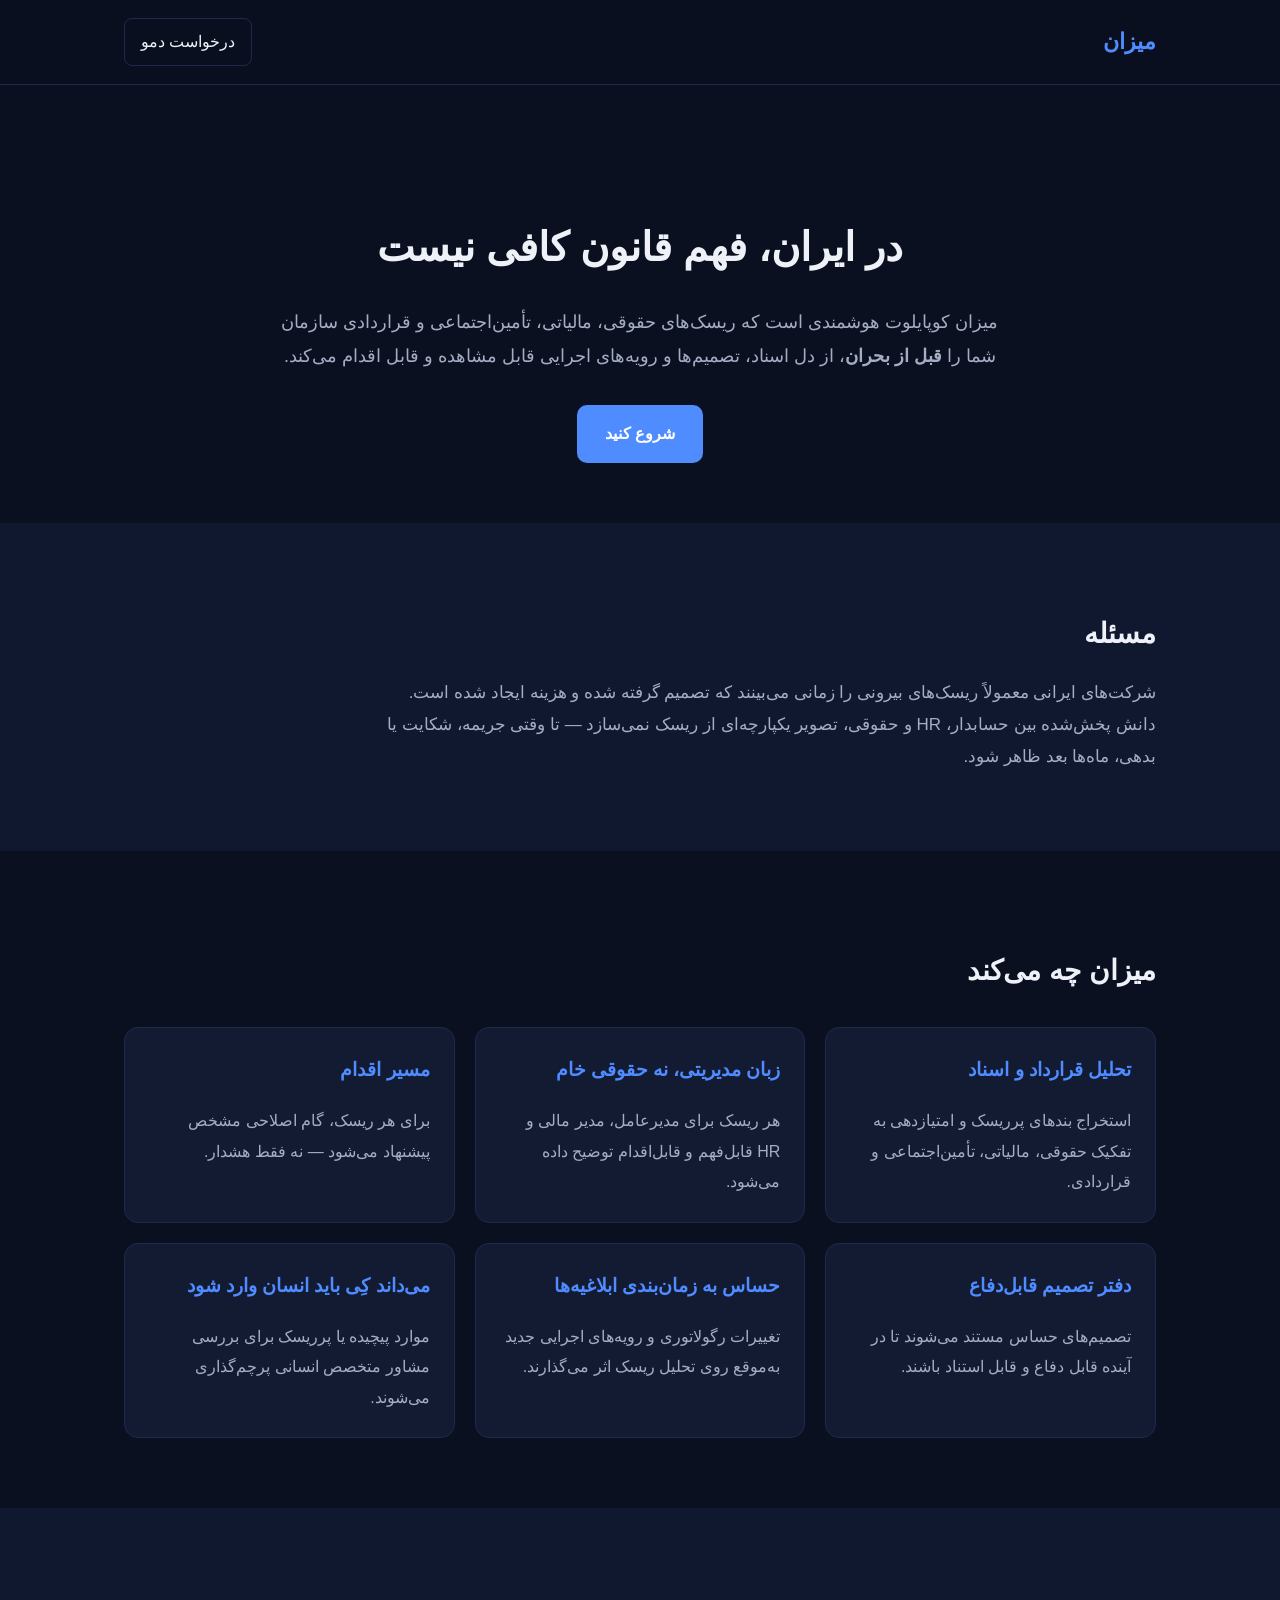
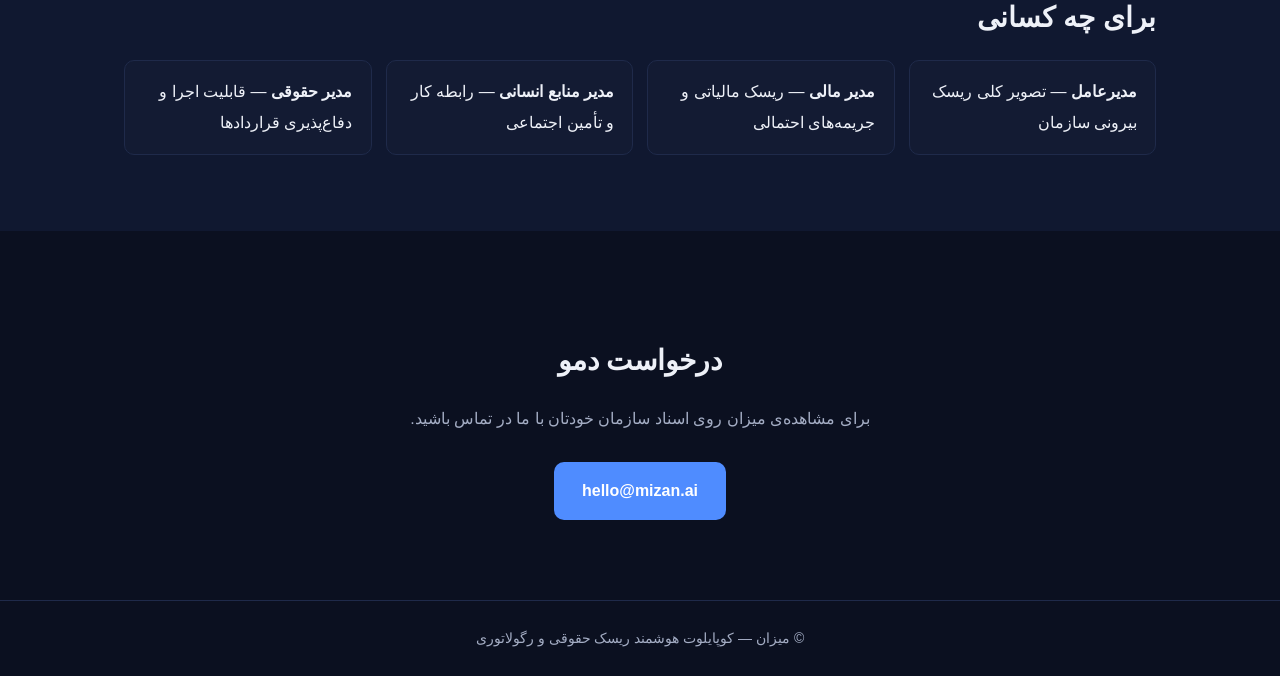
==== landing/index.html @ 79bb6dd1 "Initial commit: Mizan MVP — PRD, architecture, risk analysis backend, landing page - PRD: مسئله، پرس" ====
<!DOCTYPE html>
<html lang="fa" dir="rtl">
<head>
<meta charset="UTF-8" />
<meta name="viewport" content="width=device-width, initial-scale=1.0" />
<title>میزان — کوپایلوت هوشمند ریسک حقوقی و رگولاتوری</title>
<link rel="stylesheet" href="styles.css" />
</head>
<body>

<header class="nav">
  <div class="container nav-inner">
    <span class="logo">میزان</span>
    <a class="cta-small" href="#contact">درخواست دمو</a>
  </div>
</header>

<section class="hero">
  <div class="container">
    <h1>در ایران، فهم قانون کافی نیست</h1>
    <p class="lead">
      میزان کوپایلوت هوشمندی است که ریسک‌های حقوقی، مالیاتی، تأمین‌اجتماعی و قراردادی سازمان شما را
      <strong>قبل از بحران</strong>، از دل اسناد، تصمیم‌ها و رویه‌های اجرایی قابل مشاهده و قابل اقدام می‌کند.
    </p>
    <a class="cta" href="#contact">شروع کنید</a>
  </div>
</section>

<section class="problem">
  <div class="container">
    <h2>مسئله</h2>
    <p>
      شرکت‌های ایرانی معمولاً ریسک‌های بیرونی را زمانی می‌بینند که تصمیم گرفته شده و هزینه ایجاد شده است.
      دانش پخش‌شده بین حسابدار، HR و حقوقی، تصویر یکپارچه‌ای از ریسک نمی‌سازد — تا وقتی جریمه، شکایت یا
      بدهی، ماه‌ها بعد ظاهر شود.
    </p>
  </div>
</section>

<section class="features">
  <div class="container">
    <h2>میزان چه می‌کند</h2>
    <div class="grid">
      <div class="card">
        <h3>تحلیل قرارداد و اسناد</h3>
        <p>استخراج بندهای پرریسک و امتیازدهی به تفکیک حقوقی، مالیاتی، تأمین‌اجتماعی و قراردادی.</p>
      </div>
      <div class="card">
        <h3>زبان مدیریتی، نه حقوقی خام</h3>
        <p>هر ریسک برای مدیرعامل، مدیر مالی و HR قابل‌فهم و قابل‌اقدام توضیح داده می‌شود.</p>
      </div>
      <div class="card">
        <h3>مسیر اقدام</h3>
        <p>برای هر ریسک، گام اصلاحی مشخص پیشنهاد می‌شود — نه فقط هشدار.</p>
      </div>
      <div class="card">
        <h3>دفتر تصمیم قابل‌دفاع</h3>
        <p>تصمیم‌های حساس مستند می‌شوند تا در آینده قابل دفاع و قابل استناد باشند.</p>
      </div>
      <div class="card">
        <h3>حساس به زمان‌بندی ابلاغیه‌ها</h3>
        <p>تغییرات رگولاتوری و رویه‌های اجرایی جدید به‌موقع روی تحلیل ریسک اثر می‌گذارند.</p>
      </div>
      <div class="card">
        <h3>می‌داند کِی باید انسان وارد شود</h3>
        <p>موارد پیچیده یا پرریسک برای بررسی مشاور متخصص انسانی پرچم‌گذاری می‌شوند.</p>
      </div>
    </div>
  </div>
</section>

<section class="personas">
  <div class="container">
    <h2>برای چه کسانی</h2>
    <ul>
      <li><strong>مدیرعامل</strong> — تصویر کلی ریسک بیرونی سازمان</li>
      <li><strong>مدیر مالی</strong> — ریسک مالیاتی و جریمه‌های احتمالی</li>
      <li><strong>مدیر منابع انسانی</strong> — رابطه کار و تأمین اجتماعی</li>
      <li><strong>مدیر حقوقی</strong> — قابلیت اجرا و دفاع‌پذیری قراردادها</li>
    </ul>
  </div>
</section>

<section id="contact" class="contact">
  <div class="container">
    <h2>درخواست دمو</h2>
    <p>برای مشاهده‌ی میزان روی اسناد سازمان خودتان با ما در تماس باشید.</p>
    <a class="cta" href="mailto:hello@mizan.ai">hello@mizan.ai</a>
  </div>
</section>

<footer class="footer">
  <div class="container">© میزان — کوپایلوت هوشمند ریسک حقوقی و رگولاتوری</div>
</footer>

</body>
</html>
---- landing/styles.css ----
:root {
  --bg: #0b1020;
  --bg-alt: #101830;
  --text: #eef1f8;
  --muted: #a4adc4;
  --accent: #4f8cff;
  --card: #131b33;
  --border: #1f2a4a;
}

* { box-sizing: border-box; }

body {
  margin: 0;
  font-family: "Vazirmatn", Tahoma, sans-serif;
  background: var(--bg);
  color: var(--text);
  line-height: 1.9;
}

.container {
  max-width: 1080px;
  margin: 0 auto;
  padding: 0 24px;
}

.nav {
  border-bottom: 1px solid var(--border);
  padding: 18px 0;
  position: sticky;
  top: 0;
  background: rgba(11, 16, 32, 0.9);
  backdrop-filter: blur(6px);
}

.nav-inner {
  display: flex;
  justify-content: space-between;
  align-items: center;
}

.logo {
  font-size: 22px;
  font-weight: 700;
  color: var(--accent);
}

.cta-small {
  color: var(--text);
  text-decoration: none;
  border: 1px solid var(--border);
  padding: 8px 16px;
  border-radius: 8px;
}

.hero {
  padding: 90px 0 60px;
  text-align: center;
}

.hero h1 {
  font-size: 40px;
  margin-bottom: 20px;
}

.lead {
  color: var(--muted);
  max-width: 720px;
  margin: 0 auto 32px;
  font-size: 18px;
}

.cta {
  display: inline-block;
  background: var(--accent);
  color: #fff;
  text-decoration: none;
  padding: 14px 28px;
  border-radius: 10px;
  font-weight: 700;
}

.problem {
  background: var(--bg-alt);
  padding: 60px 0;
}

.problem p {
  color: var(--muted);
  max-width: 780px;
  font-size: 17px;
}

.features { padding: 70px 0; }

.grid {
  display: grid;
  grid-template-columns: repeat(auto-fit, minmax(260px, 1fr));
  gap: 20px;
  margin-top: 30px;
}

.card {
  background: var(--card);
  border: 1px solid var(--border);
  border-radius: 14px;
  padding: 24px;
}

.card h3 { margin-top: 0; color: var(--accent); }
.card p { color: var(--muted); margin-bottom: 0; }

.personas {
  background: var(--bg-alt);
  padding: 60px 0;
}

.personas ul {
  list-style: none;
  padding: 0;
  display: grid;
  grid-template-columns: repeat(auto-fit, minmax(220px, 1fr));
  gap: 14px;
}

.personas li {
  background: var(--card);
  border: 1px solid var(--border);
  border-radius: 10px;
  padding: 16px 18px;
}

.contact {
  text-align: center;
  padding: 80px 0;
}

.contact p { color: var(--muted); margin-bottom: 28px; }

.footer {
  border-top: 1px solid var(--border);
  padding: 24px 0;
  color: var(--muted);
  text-align: center;
  font-size: 14px;
}

h2 { font-size: 28px; margin-bottom: 10px; }
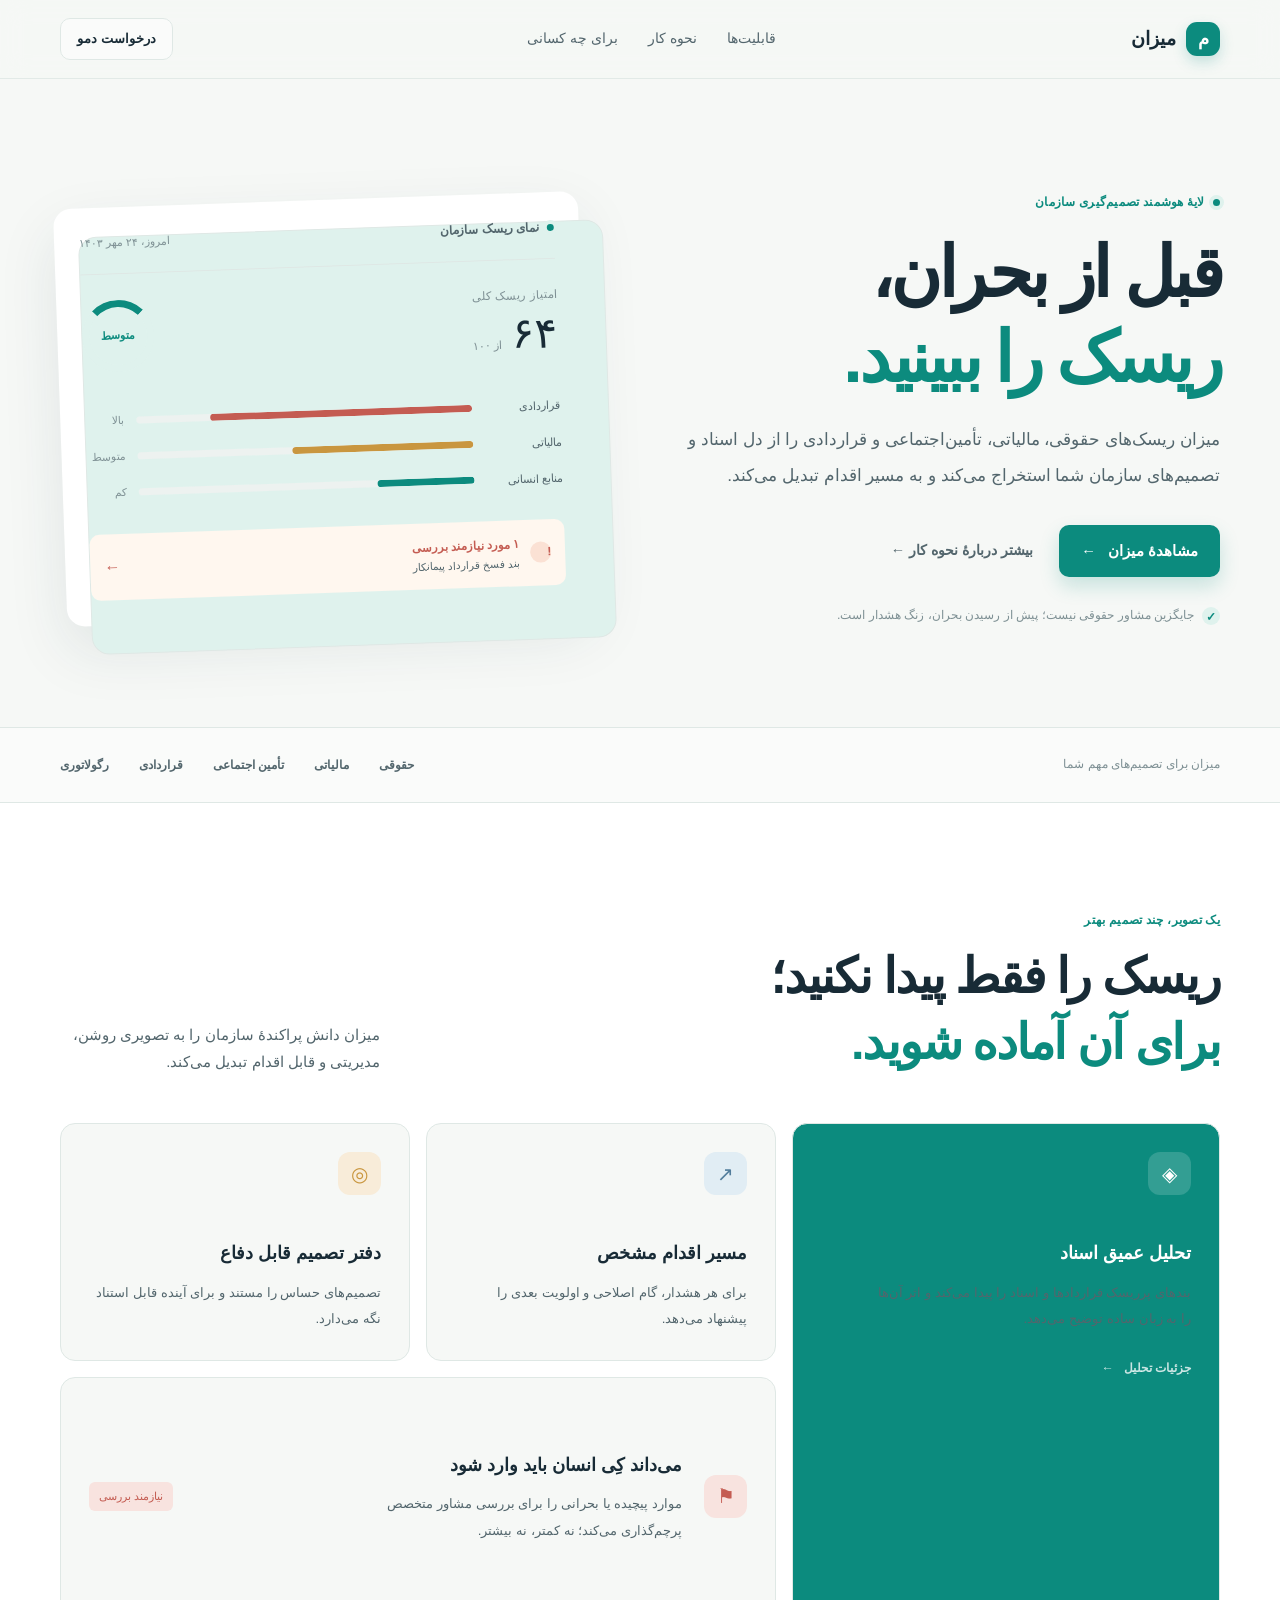
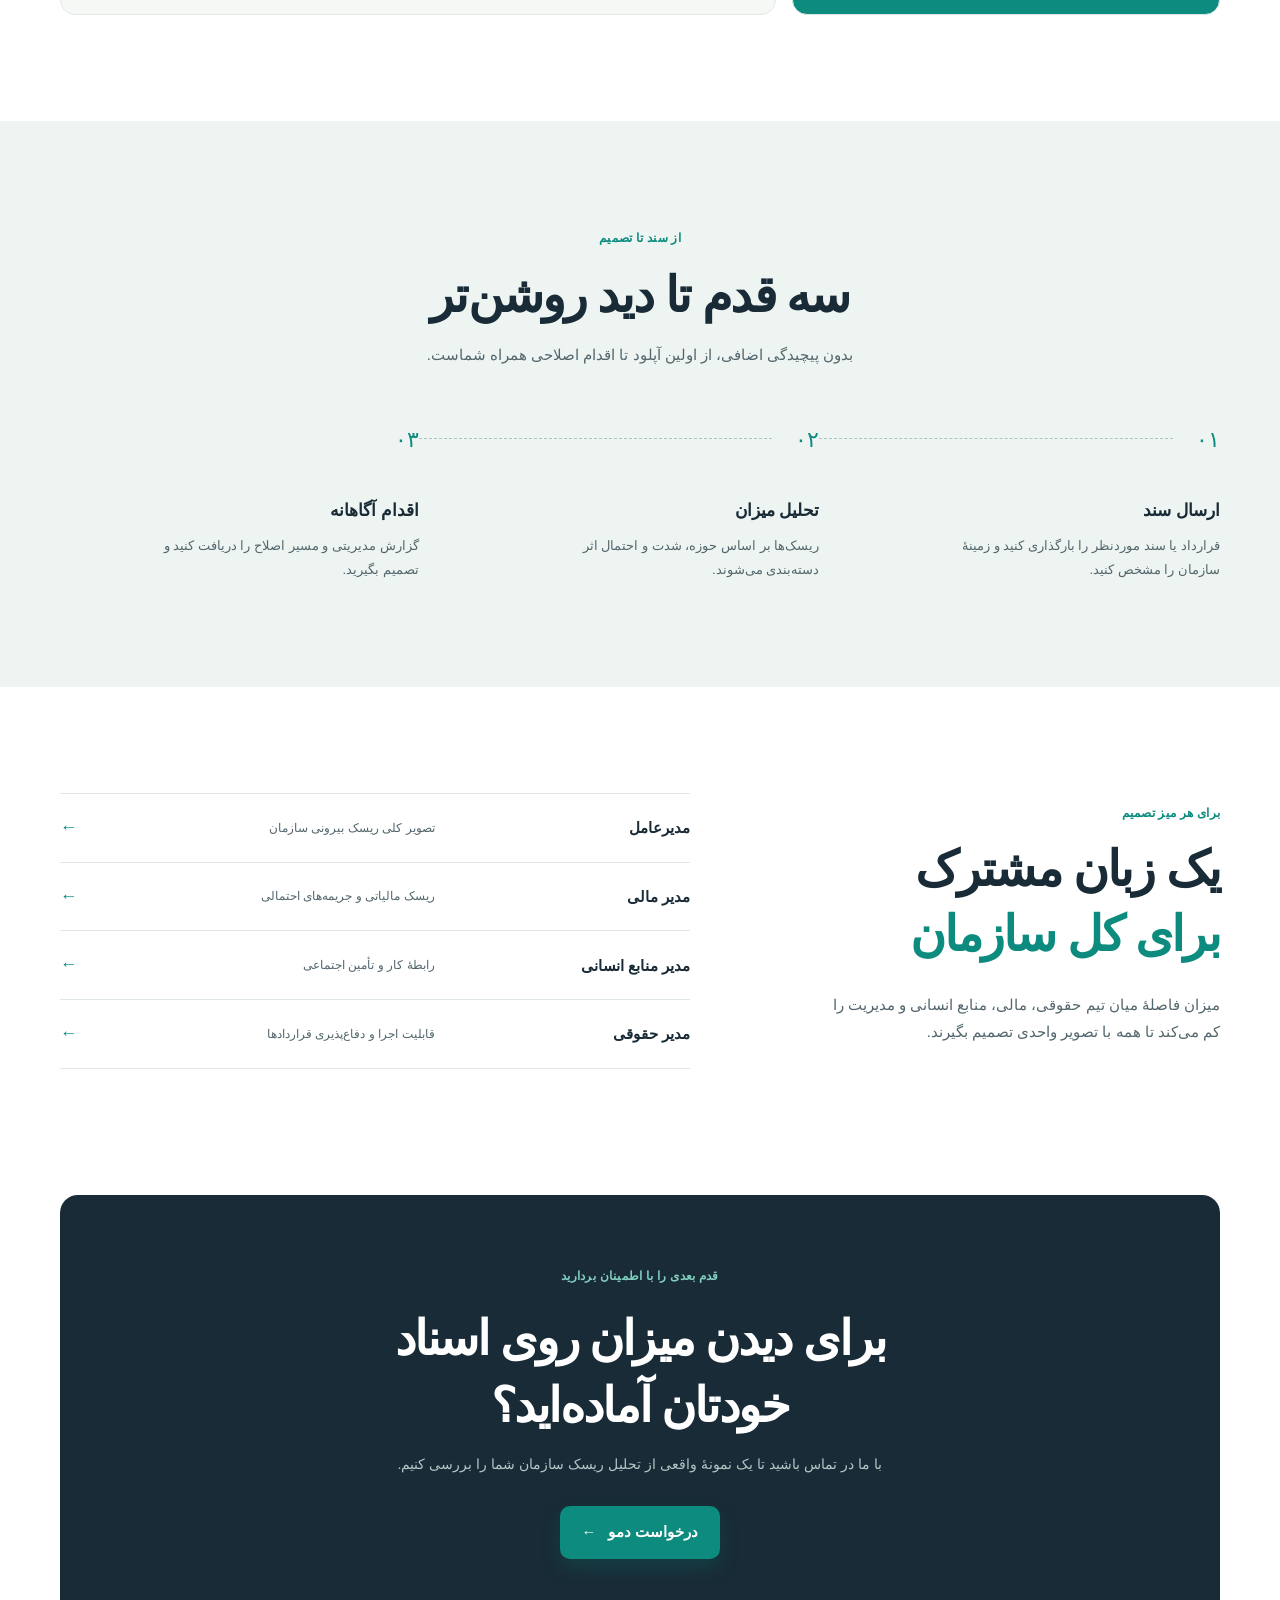
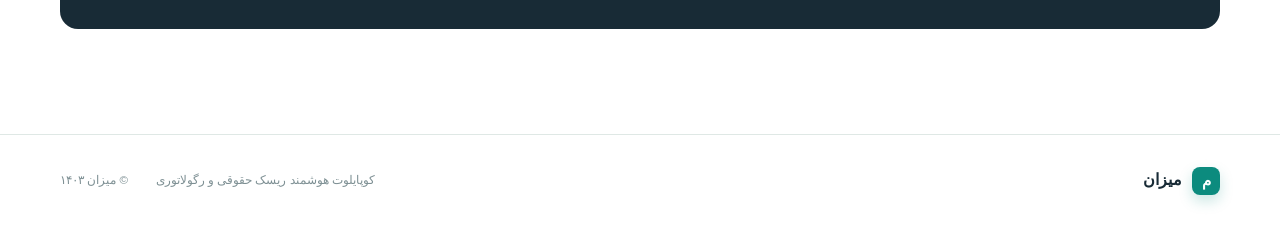
==== commit 6d4b02e6: "Update 6 project files Noqte-Project-Id: 16375548-6c9a-44b2-82f8-4534a77ddee9 Noqte-Run-Id: 536e3dcb" ====
--- a/landing/index.html
+++ b/landing/index.html
@@ -1,97 +1,101 @@
 <!DOCTYPE html>
 <html lang="fa" dir="rtl">
 <head>
-<meta charset="UTF-8" />
-<meta name="viewport" content="width=device-width, initial-scale=1.0" />
-<title>میزان — کوپایلوت هوشمند ریسک حقوقی و رگولاتوری</title>
-<link rel="stylesheet" href="styles.css" />
+  <meta charset="UTF-8" />
+  <meta name="viewport" content="width=device-width, initial-scale=1.0" />
+  <meta name="description" content="میزان، کوپایلوت هوشمند مدیریت ریسک‌های حقوقی و رگولاتوری برای سازمان‌های ایرانی." />
+  <title>میزان — دید روشن‌تر به ریسک</title>
+  <link rel="stylesheet" href="styles.css" />
 </head>
 <body>
+  <header class="site-header">
+    <div class="container nav-inner">
+      <a class="brand" href="#top" aria-label="صفحه اصلی میزان">
+        <span class="brand-mark" aria-hidden="true">م</span>
+        <span>میزان</span>
+      </a>
+      <nav class="nav-links" aria-label="ناوبری اصلی">
+        <a href="#features">قابلیت‌ها</a>
+        <a href="#workflow">نحوه کار</a>
+        <a href="#audience">برای چه کسانی</a>
+      </nav>
+      <a class="button button-outline button-small" href="#contact">درخواست دمو</a>
+    </div>
+  </header>
 
-<header class="nav">
-  <div class="container nav-inner">
-    <span class="logo">میزان</span>
-    <a class="cta-small" href="#contact">درخواست دمو</a>
-  </div>
-</header>
+  <main id="top">
+    <section class="hero section-shell">
+      <div class="container hero-grid">
+        <div class="hero-copy">
+          <div class="eyebrow"><span class="status-dot"></span> لایهٔ هوشمند تصمیم‌گیری سازمان</div>
+          <h1>قبل از بحران،<br /><span>ریسک را ببینید.</span></h1>
+          <p class="hero-lead">میزان ریسک‌های حقوقی، مالیاتی، تأمین‌اجتماعی و قراردادی را از دل اسناد و تصمیم‌های سازمان شما استخراج می‌کند و به مسیر اقدام تبدیل می‌کند.</p>
+          <div class="hero-actions">
+            <a class="button button-primary" href="#contact">مشاهدهٔ میزان <span aria-hidden="true">←</span></a>
+            <a class="text-link" href="#workflow">بیشتر دربارهٔ نحوه کار <span aria-hidden="true">←</span></a>
+          </div>
+          <div class="hero-note"><span class="check-icon" aria-hidden="true">✓</span> جایگزین مشاور حقوقی نیست؛ پیش از رسیدن بحران، زنگ هشدار است.</div>
+        </div>
 
-<section class="hero">
-  <div class="container">
-    <h1>در ایران، فهم قانون کافی نیست</h1>
-    <p class="lead">
-      میزان کوپایلوت هوشمندی است که ریسک‌های حقوقی، مالیاتی، تأمین‌اجتماعی و قراردادی سازمان شما را
-      <strong>قبل از بحران</strong>، از دل اسناد، تصمیم‌ها و رویه‌های اجرایی قابل مشاهده و قابل اقدام می‌کند.
-    </p>
-    <a class="cta" href="#contact">شروع کنید</a>
-  </div>
-</section>
+        <div class="risk-preview" aria-label="نمونه داشبورد تحلیل ریسک">
+          <div class="preview-topbar">
+            <div><span class="live-dot"></span> نمای ریسک سازمان</div>
+            <span class="preview-date">امروز، ۲۴ مهر ۱۴۰۳</span>
+          </div>
+          <div class="risk-score-row">
+            <div>
+              <span class="label">امتیاز ریسک کلی</span>
+              <strong>۶۴ <small>از ۱۰۰</small></strong>
+            </div>
+            <div class="score-ring"><span>متوسط</span></div>
+          </div>
+          <div class="risk-bars" aria-hidden="true">
+            <div class="bar-item"><span>قراردادی</span><div class="bar"><i class="bar-high" style="width: 78%"></i></div><b>بالا</b></div>
+            <div class="bar-item"><span>مالیاتی</span><div class="bar"><i class="bar-medium" style="width: 54%"></i></div><b>متوسط</b></div>
+            <div class="bar-item"><span>منابع انسانی</span><div class="bar"><i class="bar-low" style="width: 29%"></i></div><b>کم</b></div>
+          </div>
+          <div class="preview-alert"><span class="alert-icon" aria-hidden="true">!</span><div><strong>۱ مورد نیازمند بررسی</strong><span>بند فسخ قرارداد پیمانکار</span></div><span class="arrow" aria-hidden="true">←</span></div>
+        </div>
+      </div>
+    </section>
 
-<section class="problem">
-  <div class="container">
-    <h2>مسئله</h2>
-    <p>
-      شرکت‌های ایرانی معمولاً ریسک‌های بیرونی را زمانی می‌بینند که تصمیم گرفته شده و هزینه ایجاد شده است.
-      دانش پخش‌شده بین حسابدار، HR و حقوقی، تصویر یکپارچه‌ای از ریسک نمی‌سازد — تا وقتی جریمه، شکایت یا
-      بدهی، ماه‌ها بعد ظاهر شود.
-    </p>
-  </div>
-</section>
+    <section class="signal-strip" aria-label="حوزه‌های تحلیل میزان">
+      <div class="container signal-inner">
+        <span class="signal-label">میزان برای تصمیم‌های مهم شما</span>
+        <div class="signal-items"><span>حقوقی</span><span>مالیاتی</span><span>تأمین اجتماعی</span><span>قراردادی</span><span>رگولاتوری</span></div>
+      </div>
+    </section>
 
-<section class="features">
-  <div class="container">
-    <h2>میزان چه می‌کند</h2>
-    <div class="grid">
-      <div class="card">
-        <h3>تحلیل قرارداد و اسناد</h3>
-        <p>استخراج بندهای پرریسک و امتیازدهی به تفکیک حقوقی، مالیاتی، تأمین‌اجتماعی و قراردادی.</p>
+    <section id="features" class="section-shell features-section">
+      <div class="container">
+        <div class="section-heading"><div><div class="eyebrow">یک تصویر، چند تصمیم بهتر</div><h2>ریسک را فقط پیدا نکنید؛<br /><span>برای آن آماده شوید.</span></h2></div><p>میزان دانش پراکندهٔ سازمان را به تصویری روشن، مدیریتی و قابل اقدام تبدیل می‌کند.</p></div>
+        <div class="feature-grid">
+          <article class="feature-card feature-card-large"><div class="card-icon icon-teal">◈</div><h3>تحلیل عمیق اسناد</h3><p>بندهای پرریسک قراردادها و اسناد را پیدا می‌کند و اثر آن‌ها را به زبان ساده توضیح می‌دهد.</p><a class="card-link" href="#workflow">جزئیات تحلیل <span aria-hidden="true">←</span></a></article>
+          <article class="feature-card"><div class="card-icon icon-blue">↗</div><h3>مسیر اقدام مشخص</h3><p>برای هر هشدار، گام اصلاحی و اولویت بعدی را پیشنهاد می‌دهد.</p></article>
+          <article class="feature-card"><div class="card-icon icon-gold">◎</div><h3>دفتر تصمیم قابل دفاع</h3><p>تصمیم‌های حساس را مستند و برای آینده قابل استناد نگه می‌دارد.</p></article>
+          <article class="feature-card feature-card-wide"><div class="card-icon icon-red">⚑</div><div><h3>می‌داند کِی انسان باید وارد شود</h3><p>موارد پیچیده یا بحرانی را برای بررسی مشاور متخصص پرچم‌گذاری می‌کند؛ نه کمتر، نه بیشتر.</p></div><span class="priority-tag">نیازمند بررسی</span></article>
+        </div>
       </div>
-      <div class="card">
-        <h3>زبان مدیریتی، نه حقوقی خام</h3>
-        <p>هر ریسک برای مدیرعامل، مدیر مالی و HR قابل‌فهم و قابل‌اقدام توضیح داده می‌شود.</p>
+    </section>
+
+    <section id="workflow" class="workflow-section section-shell">
+      <div class="container">
+        <div class="section-heading centered"><div class="eyebrow">از سند تا تصمیم</div><h2>سه قدم تا دید روشن‌تر</h2><p>بدون پیچیدگی اضافی، از اولین آپلود تا اقدام اصلاحی همراه شماست.</p></div>
+        <div class="steps-grid">
+          <div class="step"><span class="step-number">۰۱</span><div class="step-line"></div><h3>ارسال سند</h3><p>قرارداد یا سند موردنظر را بارگذاری کنید و زمینهٔ سازمان را مشخص کنید.</p></div>
+          <div class="step"><span class="step-number">۰۲</span><div class="step-line"></div><h3>تحلیل میزان</h3><p>ریسک‌ها بر اساس حوزه، شدت و احتمال اثر دسته‌بندی می‌شوند.</p></div>
+          <div class="step"><span class="step-number">۰۳</span><div class="step-line"></div><h3>اقدام آگاهانه</h3><p>گزارش مدیریتی و مسیر اصلاح را دریافت کنید و تصمیم بگیرید.</p></div>
+        </div>
       </div>
-      <div class="card">
-        <h3>مسیر اقدام</h3>
-        <p>برای هر ریسک، گام اصلاحی مشخص پیشنهاد می‌شود — نه فقط هشدار.</p>
-      </div>
-      <div class="card">
-        <h3>دفتر تصمیم قابل‌دفاع</h3>
-        <p>تصمیم‌های حساس مستند می‌شوند تا در آینده قابل دفاع و قابل استناد باشند.</p>
-      </div>
-      <div class="card">
-        <h3>حساس به زمان‌بندی ابلاغیه‌ها</h3>
-        <p>تغییرات رگولاتوری و رویه‌های اجرایی جدید به‌موقع روی تحلیل ریسک اثر می‌گذارند.</p>
-      </div>
-      <div class="card">
-        <h3>می‌داند کِی باید انسان وارد شود</h3>
-        <p>موارد پیچیده یا پرریسک برای بررسی مشاور متخصص انسانی پرچم‌گذاری می‌شوند.</p>
-      </div>
-    </div>
-  </div>
-</section>
+    </section>
 
-<section class="personas">
-  <div class="container">
-    <h2>برای چه کسانی</h2>
-    <ul>
-      <li><strong>مدیرعامل</strong> — تصویر کلی ریسک بیرونی سازمان</li>
-      <li><strong>مدیر مالی</strong> — ریسک مالیاتی و جریمه‌های احتمالی</li>
-      <li><strong>مدیر منابع انسانی</strong> — رابطه کار و تأمین اجتماعی</li>
-      <li><strong>مدیر حقوقی</strong> — قابلیت اجرا و دفاع‌پذیری قراردادها</li>
-    </ul>
-  </div>
-</section>
+    <section id="audience" class="audience-section section-shell">
+      <div class="container audience-grid"><div><div class="eyebrow">برای هر میز تصمیم</div><h2>یک زبان مشترک<br /><span>برای کل سازمان</span></h2><p>میزان فاصلهٔ میان تیم حقوقی، مالی، منابع انسانی و مدیریت را کم می‌کند تا همه با تصویر واحدی تصمیم بگیرند.</p></div><div class="audience-list"><div><strong>مدیرعامل</strong><span>تصویر کلی ریسک بیرونی سازمان</span><b>←</b></div><div><strong>مدیر مالی</strong><span>ریسک مالیاتی و جریمه‌های احتمالی</span><b>←</b></div><div><strong>مدیر منابع انسانی</strong><span>رابطهٔ کار و تأمین اجتماعی</span><b>←</b></div><div><strong>مدیر حقوقی</strong><span>قابلیت اجرا و دفاع‌پذیری قراردادها</span><b>←</b></div></div></div>
+    </section>
 
-<section id="contact" class="contact">
-  <div class="container">
-    <h2>درخواست دمو</h2>
-    <p>برای مشاهده‌ی میزان روی اسناد سازمان خودتان با ما در تماس باشید.</p>
-    <a class="cta" href="mailto:hello@mizan.ai">hello@mizan.ai</a>
-  </div>
-</section>
+    <section id="contact" class="contact-section section-shell"><div class="container contact-card"><div class="eyebrow">قدم بعدی را با اطمینان بردارید</div><h2>برای دیدن میزان روی اسناد خودتان آماده‌اید؟</h2><p>با ما در تماس باشید تا یک نمونهٔ واقعی از تحلیل ریسک سازمان شما را بررسی کنیم.</p><a class="button button-primary" href="mailto:hello@mizan.ai">درخواست دمو <span aria-hidden="true">←</span></a></div></section>
+  </main>
 
-<footer class="footer">
-  <div class="container">© میزان — کوپایلوت هوشمند ریسک حقوقی و رگولاتوری</div>
-</footer>
-
+  <footer class="site-footer"><div class="container footer-inner"><a class="brand" href="#top"><span class="brand-mark" aria-hidden="true">م</span><span>میزان</span></a><span>کوپایلوت هوشمند ریسک حقوقی و رگولاتوری</span><span>© میزان ۱۴۰۳</span></div></footer>
 </body>
 </html>
--- a/landing/styles.css
+++ b/landing/styles.css
@@ -1,148 +1,77 @@
 :root {
-  --bg: #0b1020;
-  --bg-alt: #101830;
-  --text: #eef1f8;
-  --muted: #a4adc4;
-  --accent: #4f8cff;
-  --card: #131b33;
-  --border: #1f2a4a;
+  --ink: #182b36;
+  --ink-soft: #53666d;
+  --muted: #7e9094;
+  --paper: #f6f8f6;
+  --surface: #ffffff;
+  --line: #dfe8e5;
+  --teal: #0c8b7e;
+  --teal-dark: #05685f;
+  --teal-soft: #dff2ed;
+  --blue: #527d9c;
+  --gold: #c9963f;
+  --red: #c45c52;
+  --shadow: 0 24px 60px rgba(27, 61, 64, 0.1);
 }
 
 * { box-sizing: border-box; }
-
-body {
-  margin: 0;
-  font-family: "Vazirmatn", Tahoma, sans-serif;
-  background: var(--bg);
-  color: var(--text);
-  line-height: 1.9;
-}
-
-.container {
-  max-width: 1080px;
-  margin: 0 auto;
-  padding: 0 24px;
-}
-
-.nav {
-  border-bottom: 1px solid var(--border);
-  padding: 18px 0;
-  position: sticky;
-  top: 0;
-  background: rgba(11, 16, 32, 0.9);
-  backdrop-filter: blur(6px);
-}
-
-.nav-inner {
-  display: flex;
-  justify-content: space-between;
-  align-items: center;
-}
-
-.logo {
-  font-size: 22px;
-  font-weight: 700;
-  color: var(--accent);
-}
-
-.cta-small {
-  color: var(--text);
-  text-decoration: none;
-  border: 1px solid var(--border);
-  padding: 8px 16px;
-  border-radius: 8px;
-}
-
-.hero {
-  padding: 90px 0 60px;
-  text-align: center;
-}
-
-.hero h1 {
-  font-size: 40px;
-  margin-bottom: 20px;
-}
-
-.lead {
-  color: var(--muted);
-  max-width: 720px;
-  margin: 0 auto 32px;
-  font-size: 18px;
-}
-
-.cta {
-  display: inline-block;
-  background: var(--accent);
-  color: #fff;
-  text-decoration: none;
-  padding: 14px 28px;
-  border-radius: 10px;
-  font-weight: 700;
-}
-
-.problem {
-  background: var(--bg-alt);
-  padding: 60px 0;
-}
-
-.problem p {
-  color: var(--muted);
-  max-width: 780px;
-  font-size: 17px;
-}
-
-.features { padding: 70px 0; }
-
-.grid {
-  display: grid;
-  grid-template-columns: repeat(auto-fit, minmax(260px, 1fr));
-  gap: 20px;
-  margin-top: 30px;
-}
-
-.card {
-  background: var(--card);
-  border: 1px solid var(--border);
-  border-radius: 14px;
-  padding: 24px;
-}
-
-.card h3 { margin-top: 0; color: var(--accent); }
-.card p { color: var(--muted); margin-bottom: 0; }
-
-.personas {
-  background: var(--bg-alt);
-  padding: 60px 0;
-}
-
-.personas ul {
-  list-style: none;
-  padding: 0;
-  display: grid;
-  grid-template-columns: repeat(auto-fit, minmax(220px, 1fr));
-  gap: 14px;
-}
-
-.personas li {
-  background: var(--card);
-  border: 1px solid var(--border);
-  border-radius: 10px;
-  padding: 16px 18px;
-}
-
-.contact {
-  text-align: center;
-  padding: 80px 0;
-}
-
-.contact p { color: var(--muted); margin-bottom: 28px; }
-
-.footer {
-  border-top: 1px solid var(--border);
-  padding: 24px 0;
-  color: var(--muted);
-  text-align: center;
-  font-size: 14px;
-}
-
-h2 { font-size: 28px; margin-bottom: 10px; }
+html { scroll-behavior: smooth; }
+body { margin: 0; background: var(--paper); color: var(--ink); font-family: "Vazirmatn", Tahoma, sans-serif; line-height: 1.8; }
+a { color: inherit; }
+.container { width: min(1160px, calc(100% - 48px)); margin: 0 auto; }
+.site-header { position: sticky; top: 0; z-index: 10; border-bottom: 1px solid rgba(223, 232, 229, 0.9); background: rgba(246, 248, 246, 0.9); backdrop-filter: blur(14px); }
+.nav-inner, .footer-inner { display: flex; align-items: center; justify-content: space-between; min-height: 78px; gap: 28px; }
+.brand { display: inline-flex; align-items: center; gap: 10px; color: var(--ink); font-size: 1.18rem; font-weight: 800; text-decoration: none; }
+.brand-mark { display: grid; place-items: center; width: 34px; height: 34px; border-radius: 11px; background: var(--teal); color: #fff; font-size: 1.15rem; box-shadow: 0 6px 14px rgba(12, 139, 126, 0.22); }
+.nav-links { display: flex; gap: 30px; margin-right: auto; margin-left: auto; }
+.nav-links a, .text-link { color: var(--ink-soft); font-size: 0.9rem; text-decoration: none; transition: color 180ms ease; }
+.nav-links a:hover, .text-link:hover { color: var(--teal); }
+.button { display: inline-flex; align-items: center; justify-content: center; gap: 12px; border-radius: 10px; padding: 13px 22px; font-weight: 700; font-size: 0.92rem; text-decoration: none; transition: transform 180ms ease, box-shadow 180ms ease, background 180ms ease; }
+.button:hover { transform: translateY(-2px); }
+.button-primary { background: var(--teal); color: #fff; box-shadow: 0 9px 20px rgba(12, 139, 126, 0.2); }
+.button-primary:hover { background: var(--teal-dark); box-shadow: 0 12px 26px rgba(12, 139, 126, 0.28); }
+.button-outline { border: 1px solid var(--line); color: var(--ink); background: rgba(255, 255, 255, 0.45); }
+.button-outline:hover { border-color: var(--teal); color: var(--teal); }
+.button-small { padding: 8px 16px; font-size: 0.83rem; }
+.section-shell { padding: 106px 0; }
+.hero { padding-top: 112px; padding-bottom: 100px; overflow: hidden; }
+.hero-grid { display: grid; grid-template-columns: minmax(0, 1.02fr) minmax(390px, 0.98fr); align-items: center; gap: 88px; }
+.eyebrow { display: flex; align-items: center; gap: 9px; color: var(--teal); font-size: 0.77rem; font-weight: 800; letter-spacing: 0.02em; }
+.status-dot, .live-dot { width: 7px; height: 7px; border-radius: 50%; background: var(--teal); box-shadow: 0 0 0 4px var(--teal-soft); }
+.hero h1 { margin: 18px 0 22px; color: var(--ink); font-size: clamp(2.8rem, 5.5vw, 5rem); font-weight: 800; line-height: 1.2; letter-spacing: -0.05em; }
+h1 span, h2 span { color: var(--teal); }
+.hero-lead { max-width: 600px; margin: 0; color: var(--ink-soft); font-size: 1.08rem; line-height: 2.05; }
+.hero-actions { display: flex; align-items: center; gap: 26px; margin-top: 32px; }
+.text-link { font-weight: 700; }
+.hero-note { display: flex; align-items: center; gap: 8px; margin-top: 27px; color: var(--muted); font-size: 0.78rem; }
+.check-icon { display: grid; place-items: center; width: 18px; height: 18px; border-radius: 50%; background: var(--teal-soft); color: var(--teal); font-size: 0.72rem; font-weight: 800; }
+.risk-preview { position: relative; padding: 24px; border: 1px solid rgba(255, 255, 255, 0.8); border-radius: 18px; background: var(--surface); box-shadow: var(--shadow); transform: rotate(-2deg); }
+.risk-preview::before { position: absolute; z-index: -1; top: 28px; right: -25px; width: 100%; height: 100%; border: 1px solid var(--line); border-radius: 18px; background: var(--teal-soft); content: ""; }
+.preview-topbar, .risk-score-row, .bar-item, .preview-alert { display: flex; align-items: center; justify-content: space-between; }
+.preview-topbar { padding-bottom: 19px; border-bottom: 1px solid var(--line); color: var(--ink-soft); font-size: 0.76rem; font-weight: 700; }
+.preview-topbar > div { display: flex; align-items: center; gap: 8px; }
+.preview-date { color: var(--muted); font-size: 0.68rem; font-weight: 400; }
+.risk-score-row { padding: 25px 0 18px; }
+.label { display: block; color: var(--muted); font-size: 0.72rem; }
+.risk-score-row strong { display: block; margin-top: 3px; color: var(--ink); font-family: Georgia, serif; font-size: 2.65rem; font-weight: 400; line-height: 1.2; direction: rtl; }
+.risk-score-row small { color: var(--muted); font-family: inherit; font-size: 0.7rem; }
+.score-ring { display: grid; place-items: center; width: 72px; height: 72px; border: 7px solid var(--teal-soft); border-top-color: var(--teal); border-radius: 50%; color: var(--teal); font-size: 0.68rem; font-weight: 800; }
+.risk-bars { padding: 3px 0 15px; }
+.bar-item { gap: 12px; margin: 16px 0; color: var(--ink-soft); font-size: 0.7rem; }
+.bar-item > span { width: 76px; }
+.bar { flex: 1; height: 7px; overflow: hidden; border-radius: 20px; background: #edf2f0; }
+.bar i { display: block; height: 100%; border-radius: inherit; }
+.bar-high { background: var(--red); }.bar-medium { background: var(--gold); }.bar-low { background: var(--teal); }
+.bar-item b { width: 39px; color: var(--muted); font-size: 0.66rem; font-weight: 400; }
+.preview-alert { gap: 11px; padding: 13px 14px; border-radius: 10px; background: #fff7ef; color: var(--red); font-size: 0.75rem; }
+.alert-icon { display: grid; flex: 0 0 21px; place-items: center; width: 21px; height: 21px; border-radius: 50%; background: #fbe1d4; font-weight: 800; }
+.preview-alert div { flex: 1; }.preview-alert strong, .preview-alert span { display: block; }.preview-alert strong { font-size: 0.73rem; }.preview-alert div span { color: var(--ink-soft); font-size: 0.66rem; }.preview-alert .arrow { font-size: 1rem; }
+.signal-strip { border-top: 1px solid var(--line); border-bottom: 1px solid var(--line); background: rgba(255, 255, 255, 0.42); }
+.signal-inner { display: flex; align-items: center; justify-content: space-between; gap: 25px; min-height: 74px; }.signal-label { color: var(--muted); font-size: 0.76rem; }.signal-items { display: flex; flex-wrap: wrap; gap: 30px; color: var(--ink-soft); font-size: 0.78rem; font-weight: 700; }
+.features-section { background: var(--surface); }.section-heading { display: flex; align-items: flex-end; justify-content: space-between; gap: 48px; margin-bottom: 48px; }.section-heading h2, .audience-grid h2 { margin: 13px 0 0; font-size: clamp(2rem, 3.8vw, 3.15rem); line-height: 1.35; letter-spacing: -0.04em; }.section-heading > p { max-width: 320px; margin: 0; color: var(--ink-soft); font-size: 0.93rem; }.feature-grid { display: grid; grid-template-columns: 1.1fr 0.9fr 0.9fr; gap: 16px; }.feature-card { position: relative; min-height: 238px; padding: 28px; border: 1px solid var(--line); border-radius: 15px; background: var(--paper); transition: transform 180ms ease, box-shadow 180ms ease; }.feature-card:hover { transform: translateY(-4px); box-shadow: 0 15px 30px rgba(27, 61, 64, 0.08); }.feature-card-large { grid-row: span 2; min-height: 492px; background: var(--teal); color: #fff; }.feature-card-large p, .feature-card-large .card-link { color: rgba(255, 255, 255, 0.78); }.feature-card-wide { display: flex; align-items: center; gap: 22px; grid-column: span 2; min-height: 238px; }.card-icon { display: grid; place-items: center; width: 43px; height: 43px; margin-bottom: 42px; border-radius: 12px; font-size: 1.25rem; }.feature-card-wide .card-icon { flex: 0 0 43px; margin: 0; }.icon-teal { background: rgba(255, 255, 255, 0.16); color: #fff; }.icon-blue { background: #e1edf4; color: var(--blue); }.icon-gold { background: #f8ecd9; color: var(--gold); }.icon-red { background: #f8e3df; color: var(--red); }.feature-card h3 { margin: 0 0 10px; font-size: 1.12rem; }.feature-card p { max-width: 320px; margin: 0; color: var(--ink-soft); font-size: 0.84rem; line-height: 1.95; }.card-link { display: inline-flex; gap: 10px; margin-top: 25px; color: var(--teal); font-size: 0.77rem; font-weight: 800; text-decoration: none; }.priority-tag { margin-right: auto; padding: 5px 10px; border-radius: 6px; background: #f8e3df; color: var(--red); font-size: 0.68rem; white-space: nowrap; }
+.workflow-section { background: #eef4f1; }.centered { display: block; text-align: center; }.centered .eyebrow { justify-content: center; }.centered > p { max-width: 430px; margin: 14px auto 0; }.steps-grid { display: grid; grid-template-columns: repeat(3, 1fr); gap: 42px; }.step { position: relative; padding-top: 4px; }.step-number { display: block; color: var(--teal); font-family: Georgia, serif; font-size: 1.35rem; }.step-line { position: absolute; top: 21px; right: 47px; left: -42px; border-top: 1px dashed #a9c7c1; }.step:last-child .step-line { display: none; }.step h3 { margin: 35px 0 8px; font-size: 1.08rem; }.step p { max-width: 260px; margin: 0; color: var(--ink-soft); font-size: 0.82rem; }
+.audience-section { background: var(--surface); }.audience-grid { display: grid; grid-template-columns: 0.8fr 1.2fr; gap: 110px; align-items: center; }.audience-grid > div:first-child > p { max-width: 390px; margin-top: 24px; color: var(--ink-soft); font-size: 0.93rem; }.audience-list { border-top: 1px solid var(--line); }.audience-list > div { display: grid; grid-template-columns: 0.7fr 1fr auto; align-items: center; gap: 18px; padding: 18px 0; border-bottom: 1px solid var(--line); }.audience-list strong { font-size: 0.94rem; }.audience-list span { color: var(--ink-soft); font-size: 0.78rem; }.audience-list b { color: var(--teal); font-size: 1.1rem; }
+.contact-section { padding-top: 20px; padding-bottom: 105px; background: var(--surface); }.contact-card { padding: 70px 20px; border-radius: 18px; background: var(--ink); color: #fff; text-align: center; }.contact-card .eyebrow { justify-content: center; color: #81cdbf; }.contact-card h2 { max-width: 620px; margin: 18px auto 13px; font-size: clamp(1.9rem, 4vw, 3rem); line-height: 1.4; letter-spacing: -0.04em; }.contact-card p { margin: 0 auto 28px; color: #b5c6c6; font-size: 0.9rem; }.site-footer { border-top: 1px solid var(--line); background: var(--surface); }.footer-inner { min-height: 92px; color: var(--muted); font-size: 0.72rem; }.footer-inner .brand { margin-left: auto; color: var(--ink); font-size: 1rem; }.footer-inner .brand-mark { width: 28px; height: 28px; border-radius: 8px; font-size: 0.95rem; }
+@media (max-width: 900px) { .hero-grid { gap: 55px; }.feature-grid { grid-template-columns: repeat(2, 1fr); }.feature-card-large { grid-row: span 1; min-height: 300px; }.feature-card-wide { grid-column: span 2; }.audience-grid { gap: 55px; } }
+@media (max-width: 680px) { .container { width: min(100% - 32px, 520px); }.nav-inner { min-height: 68px; }.nav-links { display: none; }.button-small { padding: 7px 12px; }.hero { padding-top: 72px; padding-bottom: 75px; }.hero-grid, .audience-grid { grid-template-columns: 1fr; }.hero h1 { font-size: 3.05rem; }.hero-actions { align-items: flex-start; flex-direction: column; gap: 18px; }.risk-preview { margin: 18px 10px 0 0; transform: rotate(0); }.risk-preview::before { top: 16px; right: -10px; }.signal-inner { align-items: flex-start; flex-direction: column; justify-content: center; padding-top: 18px; padding-bottom: 18px; }.signal-items { gap: 7px 18px; }.section-shell { padding: 75px 0; }.section-heading { display: block; margin-bottom: 34px; }.section-heading > p { margin-top: 20px; }.feature-grid { grid-template-columns: 1fr; }.feature-card-large, .feature-card-wide { grid-column: auto; min-height: auto; }.feature-card-large { min-height: 300px; }.feature-card-wide { display: block; }.feature-card-wide .card-icon { margin-bottom: 25px; }.priority-tag { display: inline-block; margin-top: 20px; }.steps-grid { grid-template-columns: 1fr; gap: 29px; }.step-line { top: 42px; right: 21px; left: auto; height: calc(100% + 16px); border-top: 0; border-right: 1px dashed #a9c7c1; }.step:last-child .step-line { display: none; }.step h3 { margin: 10px 0 5px 45px; }.step p { margin-right: 45px; }.audience-grid { gap: 35px; }.audience-list > div { grid-template-columns: 0.65fr 1fr auto; gap: 10px; }.contact-section { padding-bottom: 75px; }.contact-card { padding: 48px 18px; }.footer-inner { align-items: flex-start; flex-wrap: wrap; padding-top: 22px; padding-bottom: 22px; }.footer-inner .brand { width: 100%; margin: 0; } }
+@media (prefers-reduced-motion: reduce) { html { scroll-behavior: auto; }.button, .feature-card { transition: none; } }
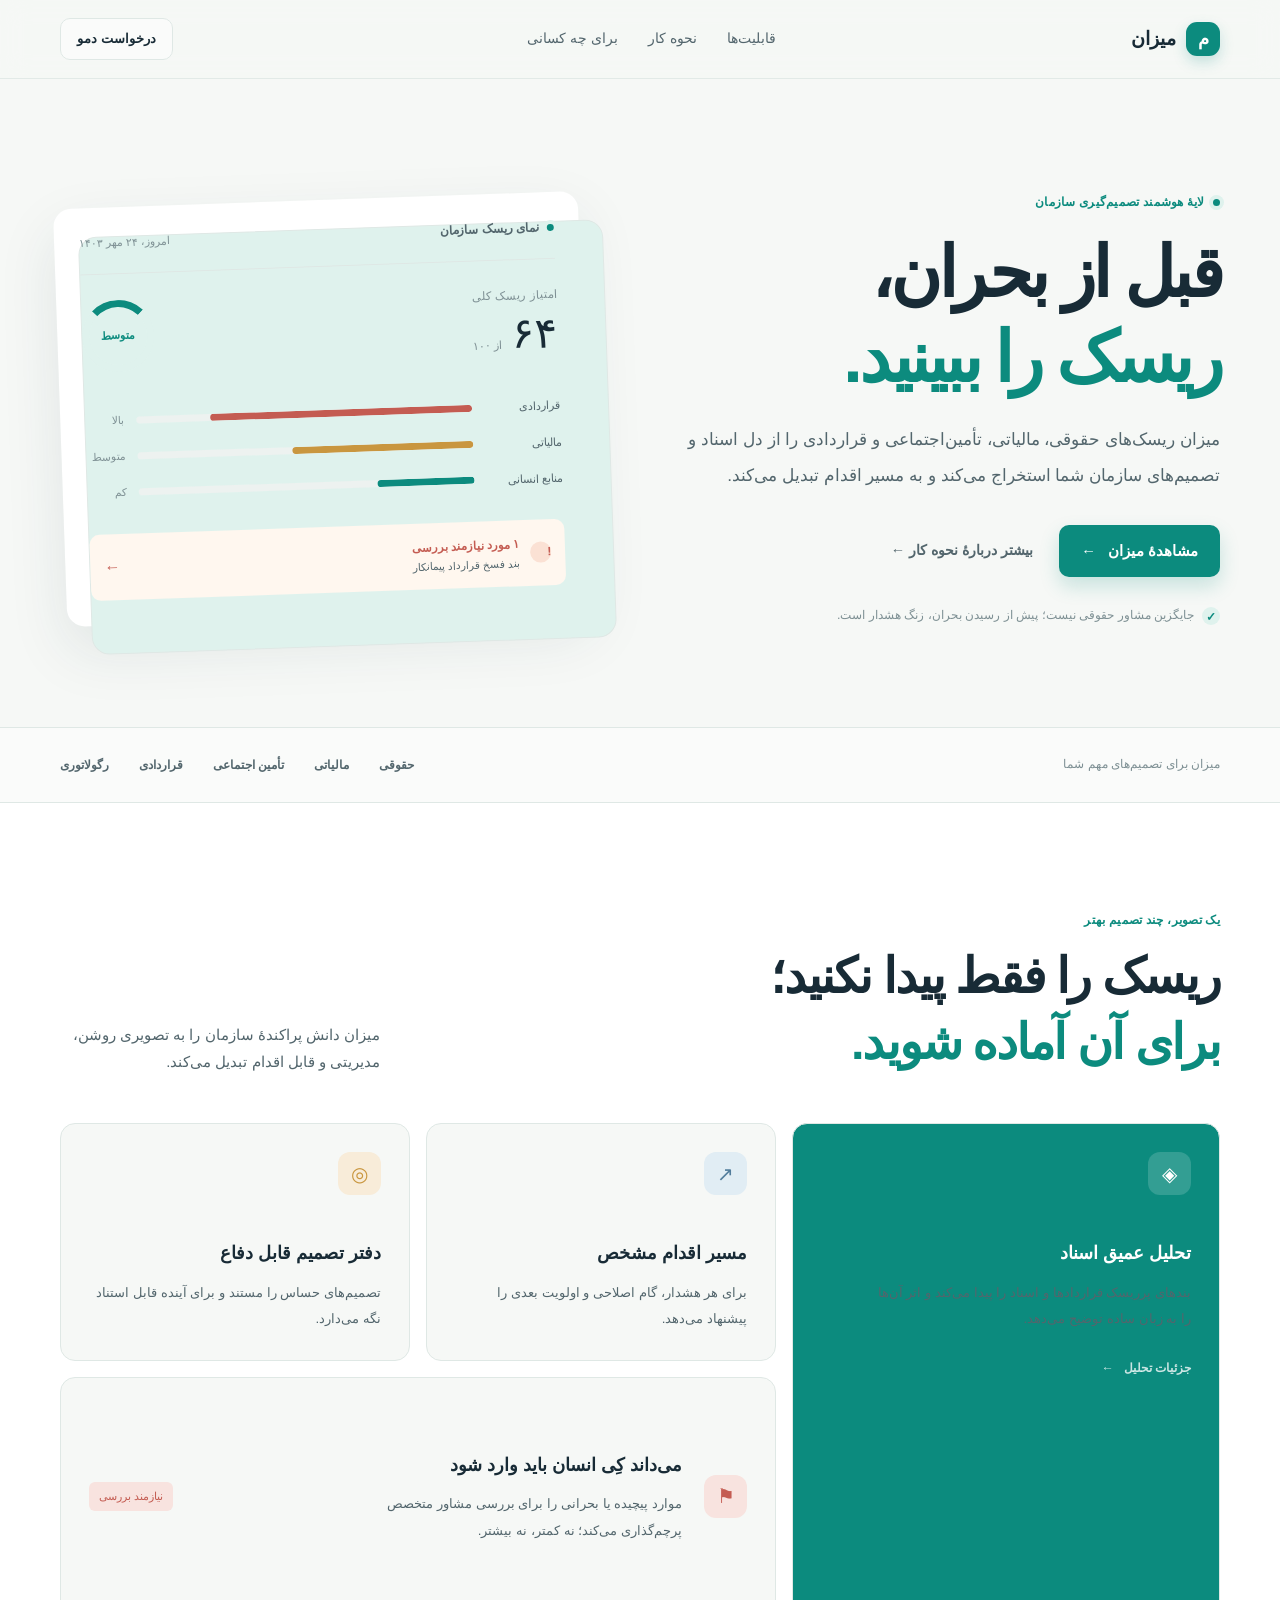
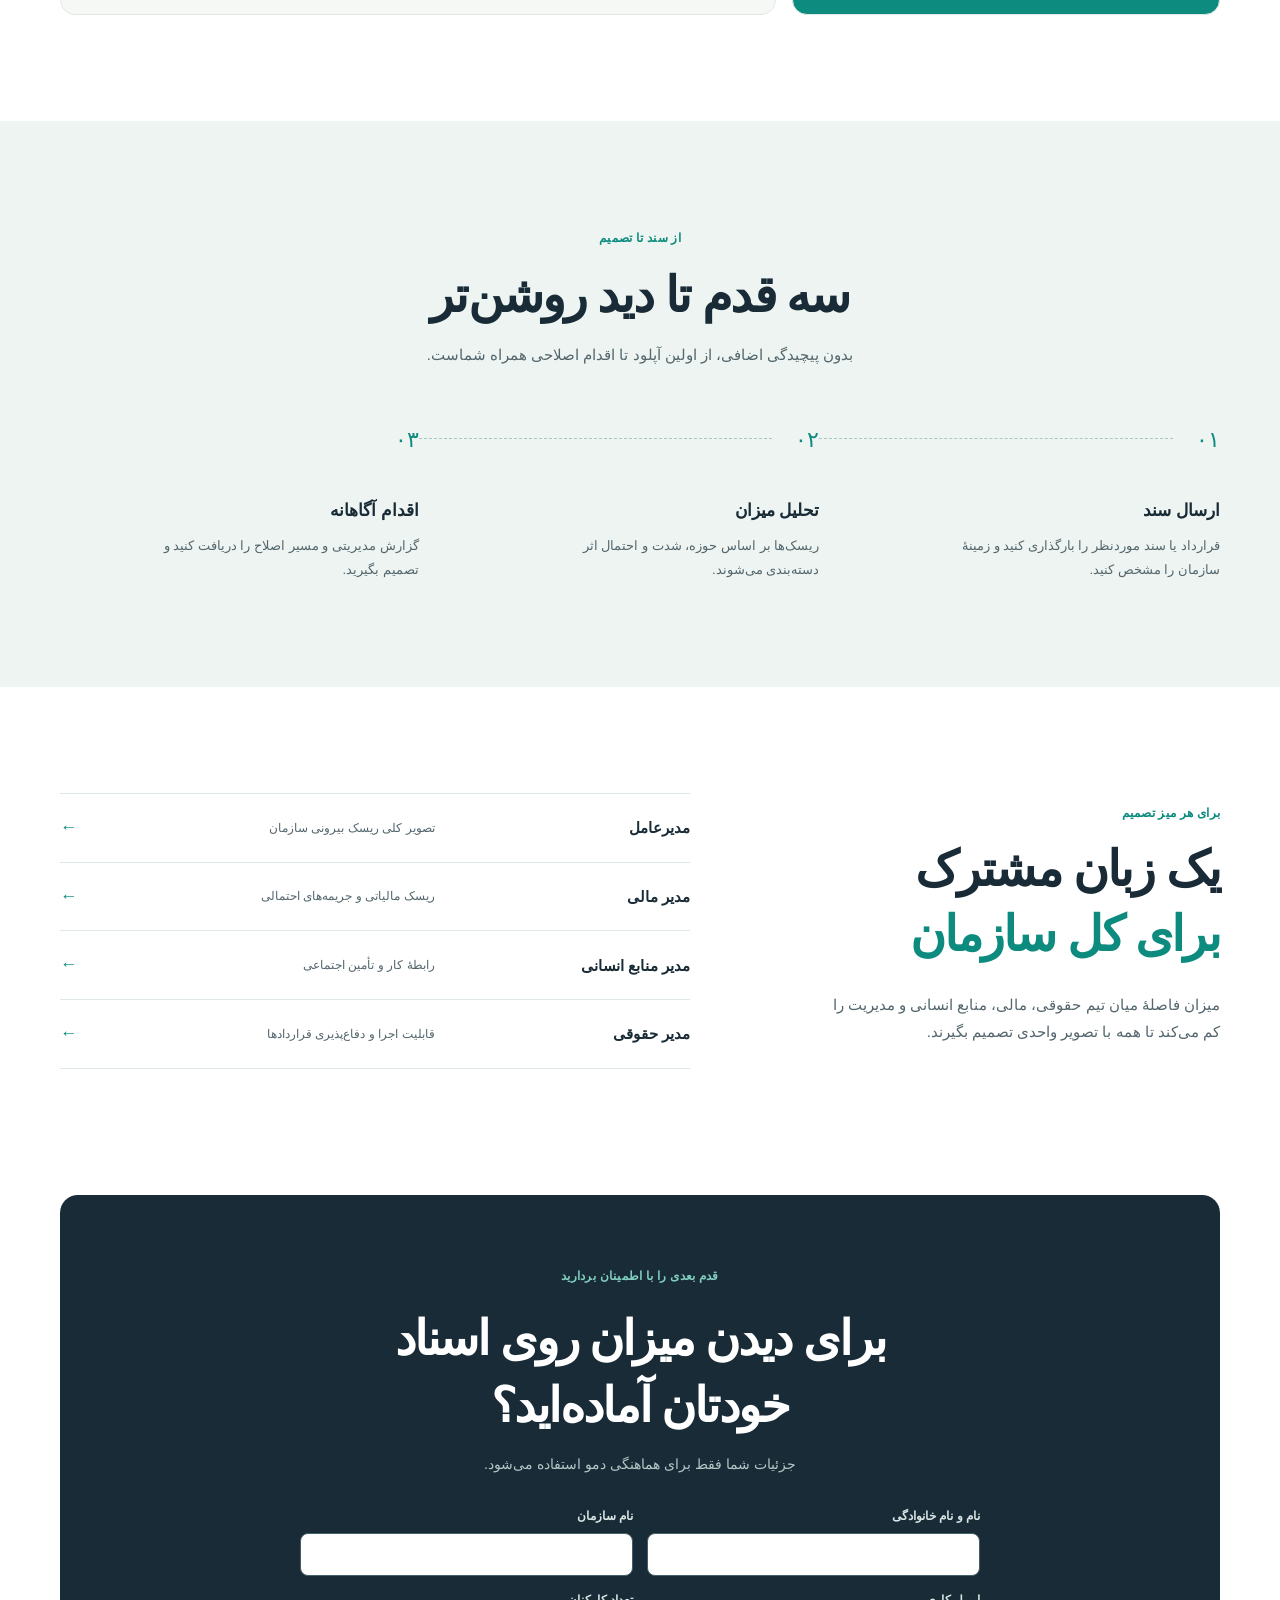
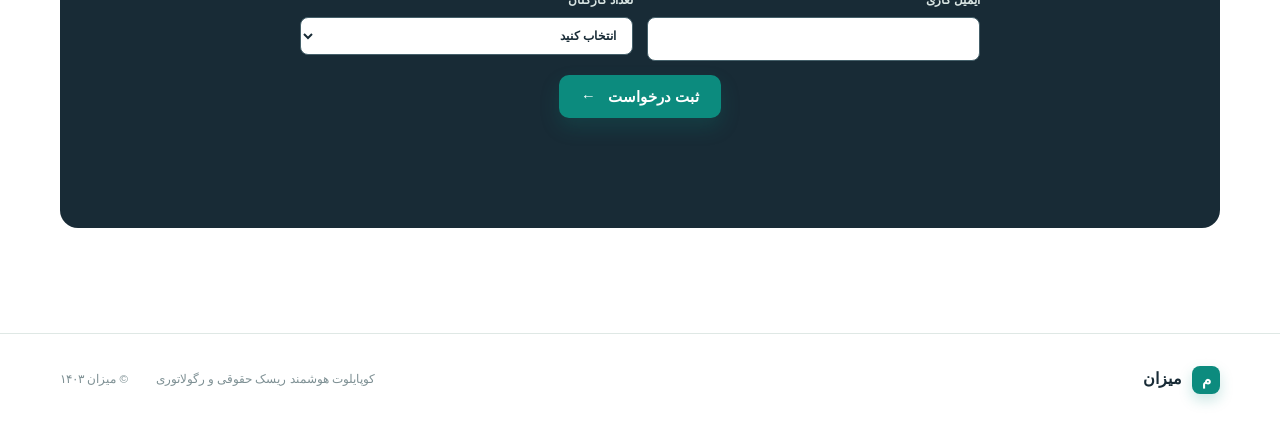
==== commit 53200156: "docs: document tenant platform and dashboard Noqte-Project-Id: 16375548-6c9a-44b2-82f8-4534a77ddee9 " ====
--- a/landing/index.html
+++ b/landing/index.html
@@ -93,9 +93,28 @@
       <div class="container audience-grid"><div><div class="eyebrow">برای هر میز تصمیم</div><h2>یک زبان مشترک<br /><span>برای کل سازمان</span></h2><p>میزان فاصلهٔ میان تیم حقوقی، مالی، منابع انسانی و مدیریت را کم می‌کند تا همه با تصویر واحدی تصمیم بگیرند.</p></div><div class="audience-list"><div><strong>مدیرعامل</strong><span>تصویر کلی ریسک بیرونی سازمان</span><b>←</b></div><div><strong>مدیر مالی</strong><span>ریسک مالیاتی و جریمه‌های احتمالی</span><b>←</b></div><div><strong>مدیر منابع انسانی</strong><span>رابطهٔ کار و تأمین اجتماعی</span><b>←</b></div><div><strong>مدیر حقوقی</strong><span>قابلیت اجرا و دفاع‌پذیری قراردادها</span><b>←</b></div></div></div>
     </section>
 
-    <section id="contact" class="contact-section section-shell"><div class="container contact-card"><div class="eyebrow">قدم بعدی را با اطمینان بردارید</div><h2>برای دیدن میزان روی اسناد خودتان آماده‌اید؟</h2><p>با ما در تماس باشید تا یک نمونهٔ واقعی از تحلیل ریسک سازمان شما را بررسی کنیم.</p><a class="button button-primary" href="mailto:hello@mizan.ai">درخواست دمو <span aria-hidden="true">←</span></a></div></section>
+    <section id="contact" class="contact-section section-shell"><div class="container contact-card"><div class="eyebrow">قدم بعدی را با اطمینان بردارید</div><h2>برای دیدن میزان روی اسناد خودتان آماده‌اید؟</h2><p>جزئیات شما فقط برای هماهنگی دمو استفاده می‌شود.</p><form id="demo-form" class="demo-form"><label>نام و نام خانوادگی<input name="name" required minlength="2" autocomplete="name" /></label><label>نام سازمان<input name="organization" required minlength="2" autocomplete="organization" /></label><label>ایمیل کاری<input name="work_email" type="email" required autocomplete="email" /></label><label>تعداد کارکنان<select name="employee_count"><option value="">انتخاب کنید</option><option value="1">۱ تا ۱۰</option><option value="25">۱۱ تا ۵۰</option><option value="100">۵۱ تا ۲۰۰</option><option value="500">بیش از ۲۰۰</option></select></label><label class="honeypot" aria-hidden="true">وب‌سایت<input name="website" tabindex="-1" autocomplete="off" /></label><button class="button button-primary" type="submit">ثبت درخواست <span aria-hidden="true">←</span></button></form><p id="demo-status" class="form-status" role="status"></p></div></section>
   </main>
 
   <footer class="site-footer"><div class="container footer-inner"><a class="brand" href="#top"><span class="brand-mark" aria-hidden="true">م</span><span>میزان</span></a><span>کوپایلوت هوشمند ریسک حقوقی و رگولاتوری</span><span>© میزان ۱۴۰۳</span></div></footer>
+  <script>
+    document.getElementById("demo-form").addEventListener("submit", async (event) => {
+      event.preventDefault();
+      const form = event.currentTarget;
+      const status = document.getElementById("demo-status");
+      const payload = Object.fromEntries(new FormData(form));
+      if (!payload.employee_count) delete payload.employee_count;
+      else payload.employee_count = Number(payload.employee_count);
+      status.textContent = "در حال ثبت درخواست…";
+      try {
+        const response = await fetch("/demo-requests", { method: "POST", headers: { "Content-Type": "application/json" }, body: JSON.stringify(payload) });
+        if (!response.ok) throw new Error();
+        form.reset();
+        status.textContent = "درخواست شما ثبت شد؛ به‌زودی برای هماهنگی دمو با شما تماس می‌گیریم.";
+      } catch {
+        status.textContent = "ثبت درخواست ممکن نشد. لطفاً دوباره تلاش کنید.";
+      }
+    });
+  </script>
 </body>
 </html>
--- a/landing/styles.css
+++ b/landing/styles.css
@@ -71,7 +71,8 @@
 .features-section { background: var(--surface); }.section-heading { display: flex; align-items: flex-end; justify-content: space-between; gap: 48px; margin-bottom: 48px; }.section-heading h2, .audience-grid h2 { margin: 13px 0 0; font-size: clamp(2rem, 3.8vw, 3.15rem); line-height: 1.35; letter-spacing: -0.04em; }.section-heading > p { max-width: 320px; margin: 0; color: var(--ink-soft); font-size: 0.93rem; }.feature-grid { display: grid; grid-template-columns: 1.1fr 0.9fr 0.9fr; gap: 16px; }.feature-card { position: relative; min-height: 238px; padding: 28px; border: 1px solid var(--line); border-radius: 15px; background: var(--paper); transition: transform 180ms ease, box-shadow 180ms ease; }.feature-card:hover { transform: translateY(-4px); box-shadow: 0 15px 30px rgba(27, 61, 64, 0.08); }.feature-card-large { grid-row: span 2; min-height: 492px; background: var(--teal); color: #fff; }.feature-card-large p, .feature-card-large .card-link { color: rgba(255, 255, 255, 0.78); }.feature-card-wide { display: flex; align-items: center; gap: 22px; grid-column: span 2; min-height: 238px; }.card-icon { display: grid; place-items: center; width: 43px; height: 43px; margin-bottom: 42px; border-radius: 12px; font-size: 1.25rem; }.feature-card-wide .card-icon { flex: 0 0 43px; margin: 0; }.icon-teal { background: rgba(255, 255, 255, 0.16); color: #fff; }.icon-blue { background: #e1edf4; color: var(--blue); }.icon-gold { background: #f8ecd9; color: var(--gold); }.icon-red { background: #f8e3df; color: var(--red); }.feature-card h3 { margin: 0 0 10px; font-size: 1.12rem; }.feature-card p { max-width: 320px; margin: 0; color: var(--ink-soft); font-size: 0.84rem; line-height: 1.95; }.card-link { display: inline-flex; gap: 10px; margin-top: 25px; color: var(--teal); font-size: 0.77rem; font-weight: 800; text-decoration: none; }.priority-tag { margin-right: auto; padding: 5px 10px; border-radius: 6px; background: #f8e3df; color: var(--red); font-size: 0.68rem; white-space: nowrap; }
 .workflow-section { background: #eef4f1; }.centered { display: block; text-align: center; }.centered .eyebrow { justify-content: center; }.centered > p { max-width: 430px; margin: 14px auto 0; }.steps-grid { display: grid; grid-template-columns: repeat(3, 1fr); gap: 42px; }.step { position: relative; padding-top: 4px; }.step-number { display: block; color: var(--teal); font-family: Georgia, serif; font-size: 1.35rem; }.step-line { position: absolute; top: 21px; right: 47px; left: -42px; border-top: 1px dashed #a9c7c1; }.step:last-child .step-line { display: none; }.step h3 { margin: 35px 0 8px; font-size: 1.08rem; }.step p { max-width: 260px; margin: 0; color: var(--ink-soft); font-size: 0.82rem; }
 .audience-section { background: var(--surface); }.audience-grid { display: grid; grid-template-columns: 0.8fr 1.2fr; gap: 110px; align-items: center; }.audience-grid > div:first-child > p { max-width: 390px; margin-top: 24px; color: var(--ink-soft); font-size: 0.93rem; }.audience-list { border-top: 1px solid var(--line); }.audience-list > div { display: grid; grid-template-columns: 0.7fr 1fr auto; align-items: center; gap: 18px; padding: 18px 0; border-bottom: 1px solid var(--line); }.audience-list strong { font-size: 0.94rem; }.audience-list span { color: var(--ink-soft); font-size: 0.78rem; }.audience-list b { color: var(--teal); font-size: 1.1rem; }
-.contact-section { padding-top: 20px; padding-bottom: 105px; background: var(--surface); }.contact-card { padding: 70px 20px; border-radius: 18px; background: var(--ink); color: #fff; text-align: center; }.contact-card .eyebrow { justify-content: center; color: #81cdbf; }.contact-card h2 { max-width: 620px; margin: 18px auto 13px; font-size: clamp(1.9rem, 4vw, 3rem); line-height: 1.4; letter-spacing: -0.04em; }.contact-card p { margin: 0 auto 28px; color: #b5c6c6; font-size: 0.9rem; }.site-footer { border-top: 1px solid var(--line); background: var(--surface); }.footer-inner { min-height: 92px; color: var(--muted); font-size: 0.72rem; }.footer-inner .brand { margin-left: auto; color: var(--ink); font-size: 1rem; }.footer-inner .brand-mark { width: 28px; height: 28px; border-radius: 8px; font-size: 0.95rem; }
+.contact-section { padding-top: 20px; padding-bottom: 105px; background: var(--surface); }.contact-card { padding: 70px 20px; border-radius: 18px; background: var(--ink); color: #fff; text-align: center; }.contact-card .eyebrow { justify-content: center; color: #81cdbf; }.contact-card h2 { max-width: 620px; margin: 18px auto 13px; font-size: clamp(1.9rem, 4vw, 3rem); line-height: 1.4; letter-spacing: -0.04em; }.contact-card p { margin: 0 auto 28px; color: #b5c6c6; font-size: 0.9rem; }.demo-form { display: grid; grid-template-columns: repeat(2, minmax(0, 1fr)); gap: 14px; max-width: 680px; margin: 0 auto; text-align: right; }.demo-form label { color: #d9e5e3; font-size: 0.75rem; font-weight: 700; }.demo-form input, .demo-form select { width: 100%; margin-top: 5px; padding: 10px 12px; border: 1px solid #45606a; border-radius: 8px; background: #fff; color: var(--ink); font: inherit; }.demo-form button { grid-column: 1 / -1; justify-self: center; border: 0; cursor: pointer; }.honeypot { position: absolute; right: -9999px; }.form-status { min-height: 24px; margin: 16px 0 0 !important; color: #b7e4db !important; }.site-footer { border-top: 1px solid var(--line); background: var(--surface); }.footer-inner { min-height: 92px; color: var(--muted); font-size: 0.72rem; }.footer-inner .brand { margin-left: auto; color: var(--ink); font-size: 1rem; }.footer-inner .brand-mark { width: 28px; height: 28px; border-radius: 8px; font-size: 0.95rem; }
 @media (max-width: 900px) { .hero-grid { gap: 55px; }.feature-grid { grid-template-columns: repeat(2, 1fr); }.feature-card-large { grid-row: span 1; min-height: 300px; }.feature-card-wide { grid-column: span 2; }.audience-grid { gap: 55px; } }
 @media (max-width: 680px) { .container { width: min(100% - 32px, 520px); }.nav-inner { min-height: 68px; }.nav-links { display: none; }.button-small { padding: 7px 12px; }.hero { padding-top: 72px; padding-bottom: 75px; }.hero-grid, .audience-grid { grid-template-columns: 1fr; }.hero h1 { font-size: 3.05rem; }.hero-actions { align-items: flex-start; flex-direction: column; gap: 18px; }.risk-preview { margin: 18px 10px 0 0; transform: rotate(0); }.risk-preview::before { top: 16px; right: -10px; }.signal-inner { align-items: flex-start; flex-direction: column; justify-content: center; padding-top: 18px; padding-bottom: 18px; }.signal-items { gap: 7px 18px; }.section-shell { padding: 75px 0; }.section-heading { display: block; margin-bottom: 34px; }.section-heading > p { margin-top: 20px; }.feature-grid { grid-template-columns: 1fr; }.feature-card-large, .feature-card-wide { grid-column: auto; min-height: auto; }.feature-card-large { min-height: 300px; }.feature-card-wide { display: block; }.feature-card-wide .card-icon { margin-bottom: 25px; }.priority-tag { display: inline-block; margin-top: 20px; }.steps-grid { grid-template-columns: 1fr; gap: 29px; }.step-line { top: 42px; right: 21px; left: auto; height: calc(100% + 16px); border-top: 0; border-right: 1px dashed #a9c7c1; }.step:last-child .step-line { display: none; }.step h3 { margin: 10px 0 5px 45px; }.step p { margin-right: 45px; }.audience-grid { gap: 35px; }.audience-list > div { grid-template-columns: 0.65fr 1fr auto; gap: 10px; }.contact-section { padding-bottom: 75px; }.contact-card { padding: 48px 18px; }.footer-inner { align-items: flex-start; flex-wrap: wrap; padding-top: 22px; padding-bottom: 22px; }.footer-inner .brand { width: 100%; margin: 0; } }
 @media (prefers-reduced-motion: reduce) { html { scroll-behavior: auto; }.button, .feature-card { transition: none; } }
+.admin-page { min-height: 100vh; }.admin-shell { padding-top: 44px; padding-bottom: 80px; }.admin-header, .dashboard-heading { display: flex; align-items: center; justify-content: space-between; gap: 20px; }.admin-login, .admin-card, .metric-grid article { border: 1px solid var(--line); border-radius: 14px; background: var(--surface); }.admin-login { max-width: 510px; margin: 74px auto; padding: 32px; }.admin-login h1 { margin-top: 0; }.admin-login p { color: var(--ink-soft); }.admin-login label { display: grid; gap: 6px; margin: 20px 0; font-weight: 700; }.admin-login input { padding: 11px; border: 1px solid var(--line); border-radius: 8px; direction: ltr; }.metric-grid { display: grid; grid-template-columns: repeat(3, 1fr); gap: 16px; margin: 32px 0 16px; }.metric-grid article, .admin-card { padding: 24px; }.metric-grid span, .decision-row span { display: block; color: var(--muted); font-size: .8rem; }.metric-grid strong { display: block; margin-top: 8px; color: var(--teal); font-size: 2rem; }.dashboard-grid { display: grid; grid-template-columns: .8fr 1.2fr; gap: 16px; }.admin-card h2 { margin-top: 0; font-size: 1rem; }.risk-row, .decision-row { display: flex; justify-content: space-between; padding: 12px 0; border-bottom: 1px solid var(--line); }.decision-row { display: block; }.decision-row strong { display: block; margin-bottom: 4px; } @media (max-width: 680px) { .demo-form, .metric-grid, .dashboard-grid { grid-template-columns: 1fr; }.admin-header, .dashboard-heading { align-items: flex-start; flex-direction: column; } }
